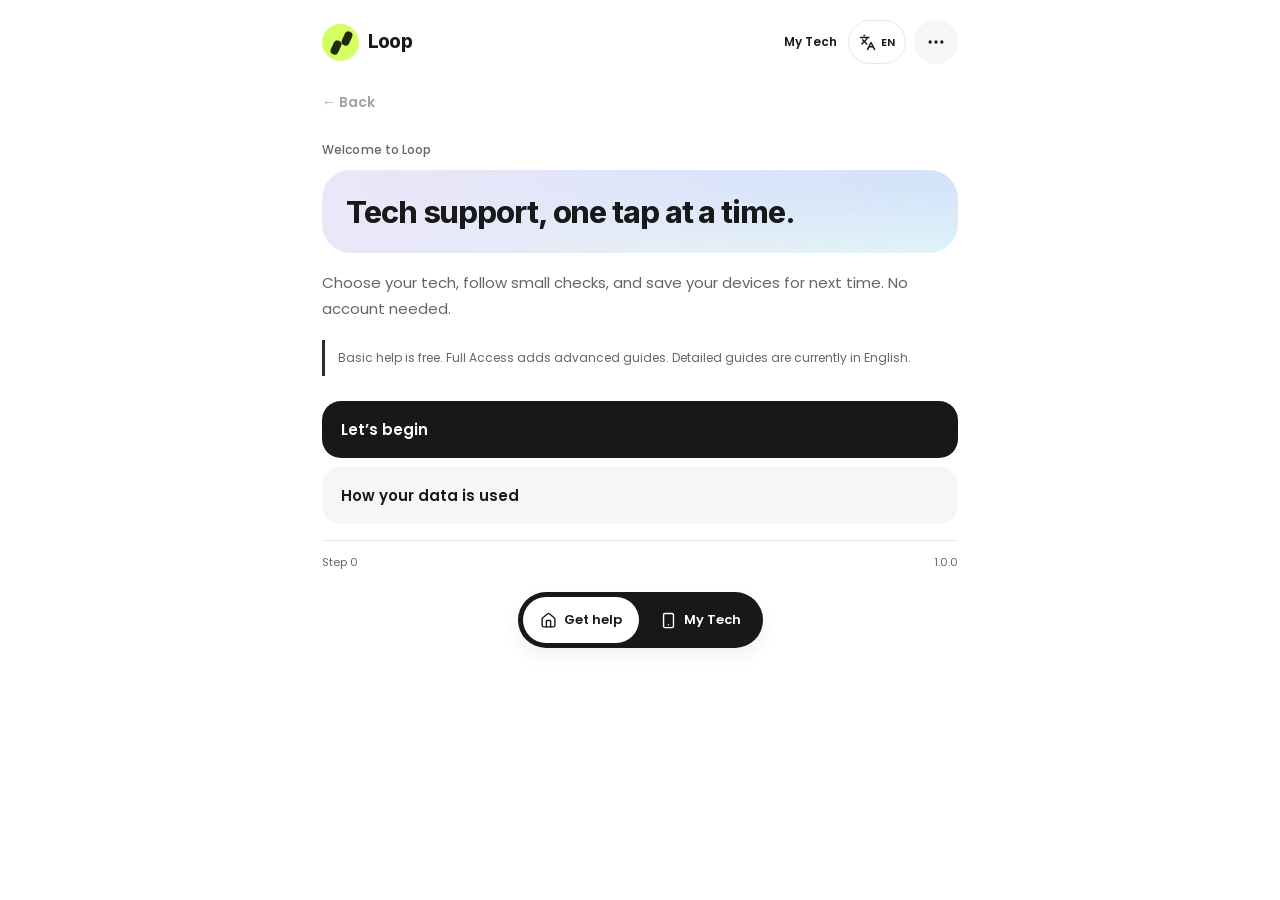
==== ios/Resources/Web/index.html @ 364cceb2 "Add files via upload" ====
<!doctype html>
<html lang="en">
<head>
  <meta charset="utf-8">
  <meta name="viewport" content="width=device-width, initial-scale=1, viewport-fit=cover">
  <meta name="color-scheme" content="light dark">
  <meta name="format-detection" content="telephone=no">
  <meta http-equiv="Content-Security-Policy" content="default-src &#x27;none&#x27;; script-src &#x27;self&#x27;; style-src &#x27;self&#x27; &#x27;unsafe-inline&#x27;; img-src &#x27;self&#x27; data:; font-src &#x27;self&#x27;; connect-src &#x27;none&#x27;; object-src &#x27;none&#x27;; base-uri &#x27;none&#x27;; form-action &#x27;none&#x27;; frame-src &#x27;none&#x27;; media-src &#x27;none&#x27;; worker-src &#x27;none&#x27;">
  <title>Loop Tech Support | Simple Device Troubleshooting</title>
  <meta name="description" content="Get help with everyday tech. Loop guides you through simple checks for phones, TVs, computers, printers and apps. Save your devices in My Tech.">
  <meta name="application-name" content="Loop">
  <meta name="apple-mobile-web-app-title" content="Loop">
  <link rel="icon" href="assets/app-icon.svg" type="image/svg+xml">
  <link rel="stylesheet" href="app.css">
  <script src="config.js" defer></script>
  <script src="vendor/lucide.min.js" defer></script>
  <script src="app.js" defer></script>
</head>
<body>
<div id="little-steps-consumer" class="ls-consumer-app">
  <section class="th-phone" aria-label="Loop">
    <header class="th-top"><div class="ls-brand-lockup"><span class="ls-mark" aria-hidden="true"></span><span class="th-brand">Loop</span></div><div class="ls-header-actions"><button type="button" class="ls-quick-tech cursor-interaction">My Tech</button><button type="button" class="ls-about-button cursor-interaction" aria-label="More options" aria-expanded="false" aria-controls="ls-about-reference"><i data-lucide="ellipsis" aria-hidden="true"></i></button></div></header>
    <p class="ls-tagline">Tech help, one step at a time.</p>
    <p class="ls-consumer-notice" role="status" hidden></p>
    <div class="ls-membership"><button type="button" class="ls-plan-button cursor-interaction" hidden>Full Access · $49.99/year</button><button type="button" class="ls-end-preview cursor-interaction" hidden>Full Access</button></div>
    <section id="ls-about-reference" class="ls-about-panel" aria-label="More options" hidden>
      <div class="ls-about-heading"><h3>More options</h3><button type="button" class="ls-about-close cursor-interaction" aria-label="Close more options"><i data-lucide="x" aria-hidden="true"></i></button></div>
      <div class="ls-about-help"><h4>How Loop works</h4><ol><li>Choose your device or describe the problem.</li><li>Tap the answer that matches what you see.</li><li>Try a small check, then tell us what happened.</li></ol></div>
      <button type="button" class="ls-premium-menu cursor-interaction">Explore Full Access</button>
      <button type="button" class="ls-settings-menu cursor-interaction">Settings &amp; support</button>
      <button type="button" class="th-restart cursor-interaction" aria-controls="ls-restart-confirm" aria-expanded="false" hidden>Start again</button>
      <div id="ls-restart-confirm" class="ls-restart-confirm" aria-labelledby="ls-restart-title" hidden>
        <h4 id="ls-restart-title">Start a new search?</h4>
        <p>This clears this troubleshooting journey. Your saved devices stay in My Tech.</p>
        <div class="ls-restart-actions"><button type="button" class="ls-restart-keep cursor-interaction">Keep troubleshooting</button><button type="button" class="ls-restart-proceed cursor-interaction">Start again</button></div>
      </div>
    </section>
    <button type="button" class="th-back cursor-interaction" disabled aria-label="Go back one step">← Back</button>
    <main aria-live="polite" aria-atomic="true">
      <p class="th-context">One small step at a time</p>
      <div class="th-question"><h2>What needs a little help?</h2></div>
      <p class="th-detail">Pick a bubble. We'll take it from there.</p>
      <div class="ls-upcoming-art" hidden></div>
      <div class="ls-brand-context" hidden></div>
      <p class="th-case" hidden></p>
      <button type="button" class="ls-save-device cursor-interaction" hidden><i data-lucide="plus" aria-hidden="true"></i><span>Save to My Tech</span></button>
      <section class="ls-plan-panel" hidden aria-label="Full Access subscription">
        <p class="ls-plan-eyebrow">LOOP · FULL ACCESS</p>
        <p class="ls-plan-price">$49.99<span> / year · USD</span></p>
        <p class="ls-plan-value">Calm, clear guidance for the moments that need a closer look.</p>
        <ul><li>Every available advanced guide</li><li>A clear next step, with progress you can follow</li><li>Your checks gathered into a support summary</li></ul>
        <p class="ls-plan-renewal">US plan: $49.99 per year. Renews yearly until cancelled with Apple. Basic checks stay free.</p>
        <p class="ls-plan-demo">The App Store confirms your local price before purchase.</p>
        <div class="ls-plan-legal"><button type="button" class="ls-plan-privacy cursor-interaction">Privacy policy</button><button type="button" class="ls-plan-terms cursor-interaction">Terms of use</button></div>
      </section>
      <section class="ls-member-panel" hidden aria-label="Full Access"><p class="ls-member-eyebrow">FULL ACCESS</p><h3>Your help, one step further.</h3><div class="ls-member-stats"><p><strong class="ls-member-count">12</strong>available guides</p><p><strong class="ls-member-completed">0</strong>guides completed</p></div><p class="ls-member-note">Your guide progress is saved on this device.</p></section>
      <div class="ls-advanced-progress" hidden><p class="ls-advanced-progress-label"></p><div class="ls-advanced-track" role="progressbar" aria-label="Guide progress" aria-valuemin="0" aria-valuemax="100"><span></span></div></div>
      <section class="ls-guide-summary" hidden aria-label="Your support summary"></section>
      <button type="button" class="ls-share-summary cursor-interaction" hidden><i data-lucide="share" aria-hidden="true"></i>Share support summary</button>

      <p class="ls-guide-scope" hidden></p>
      <p class="ls-guide-check" hidden></p>
      <form class="ls-custom-form" hidden aria-label="Enter your model or software name">
        <label for="ls-custom-value">Name on your device or software</label>
        <div class="th-search-row"><input id="ls-custom-value" type="text" maxlength="90" autocomplete="off" placeholder="e.g. Model name from the label"><button type="submit" class="th-search-submit cursor-interaction">Use name</button></div>
        <p class="ls-custom-feedback" role="status"></p>
      </form>
      <div class="th-options" aria-label="Choose an answer"></div>
      <form class="th-search" aria-label="Describe your technology problem">
        <label for="little-steps-description">Or tell us in your own words</label>
        <div class="th-search-row"><input id="little-steps-description" type="text" autocomplete="off" maxlength="240" placeholder="My TV has no sound" aria-describedby="little-steps-match-status"><button type="submit" class="th-search-submit cursor-interaction">Start</button></div>
        <p class="th-match-status" id="little-steps-match-status" role="status">Type a device, app or what went wrong.</p>
        <div class="th-suggestions" aria-label="Suggested starting points"></div>
      </form>
      <button type="button" class="th-unknown cursor-interaction">I'm not sure</button>
      <div class="ls-step-links" hidden></div>
      <a class="th-link" target="_blank" rel="noopener noreferrer" hidden></a>
    </main>
    <section class="ls-my-tech" aria-live="polite" aria-atomic="true" hidden>
      <p class="ls-my-tech-eyebrow">My Tech</p>
      <h2 class="ls-my-tech-title">Your devices.<br>One tap away.</h2>
      <p class="ls-my-tech-description">Add your devices for a quicker route to help.</p>
      <button type="button" class="ls-add-device cursor-interaction"><i data-lucide="plus" aria-hidden="true"></i><span>Add device</span></button>
      <div class="ls-saved-list"></div>
      <p class="ls-save-note">Saved on this device.</p>
      <section class="ls-device-wizard" aria-label="Add a device to My Tech" hidden>
        <div class="ls-wizard-navigation"><button type="button" class="ls-wizard-back cursor-interaction">← Back</button><button type="button" class="ls-wizard-cancel cursor-interaction">Cancel</button></div>
        <p class="ls-wizard-step"></p>
        <h3 class="ls-wizard-title"></h3>
        <p class="ls-wizard-description"></p>
        <div class="ls-wizard-options th-options"></div>
        <form class="ls-wizard-custom" hidden>
          <label for="ls-device-name">Name on your device</label>
          <input id="ls-device-name" type="text" maxlength="90" autocomplete="off">
          <p class="ls-wizard-feedback" role="status"></p>
          <button type="submit" class="ls-wizard-primary cursor-interaction">Continue</button>
        </form>
        <form class="ls-wizard-review" hidden>
          <div class="ls-device-summary"></div>
          <label for="ls-device-nickname">Device nickname <span>(optional)</span></label>
          <input id="ls-device-nickname" type="text" maxlength="50" autocomplete="off" placeholder="e.g. Living room TV">
          <p>Saved on this device.</p>
          <button type="submit" class="ls-wizard-primary cursor-interaction">Save device</button>
        </form>
      </section>
    </section>
    <footer class="th-footer"><span class="th-step">One small step at a time</span><span class="th-demo">1.0.0</span></footer>
    <nav class="ls-bottom-nav" aria-label="Main navigation"><button type="button" class="ls-nav-help cursor-interaction" aria-current="page"><i data-lucide="home" aria-hidden="true"></i><span>Get help</span></button><button type="button" class="ls-nav-tech cursor-interaction"><i data-lucide="smartphone" aria-hidden="true"></i><span>My Tech</span></button></nav>
  </section>
</div>
<noscript>Loop needs JavaScript enabled to show its troubleshooting guides.</noscript>
</body>
</html>
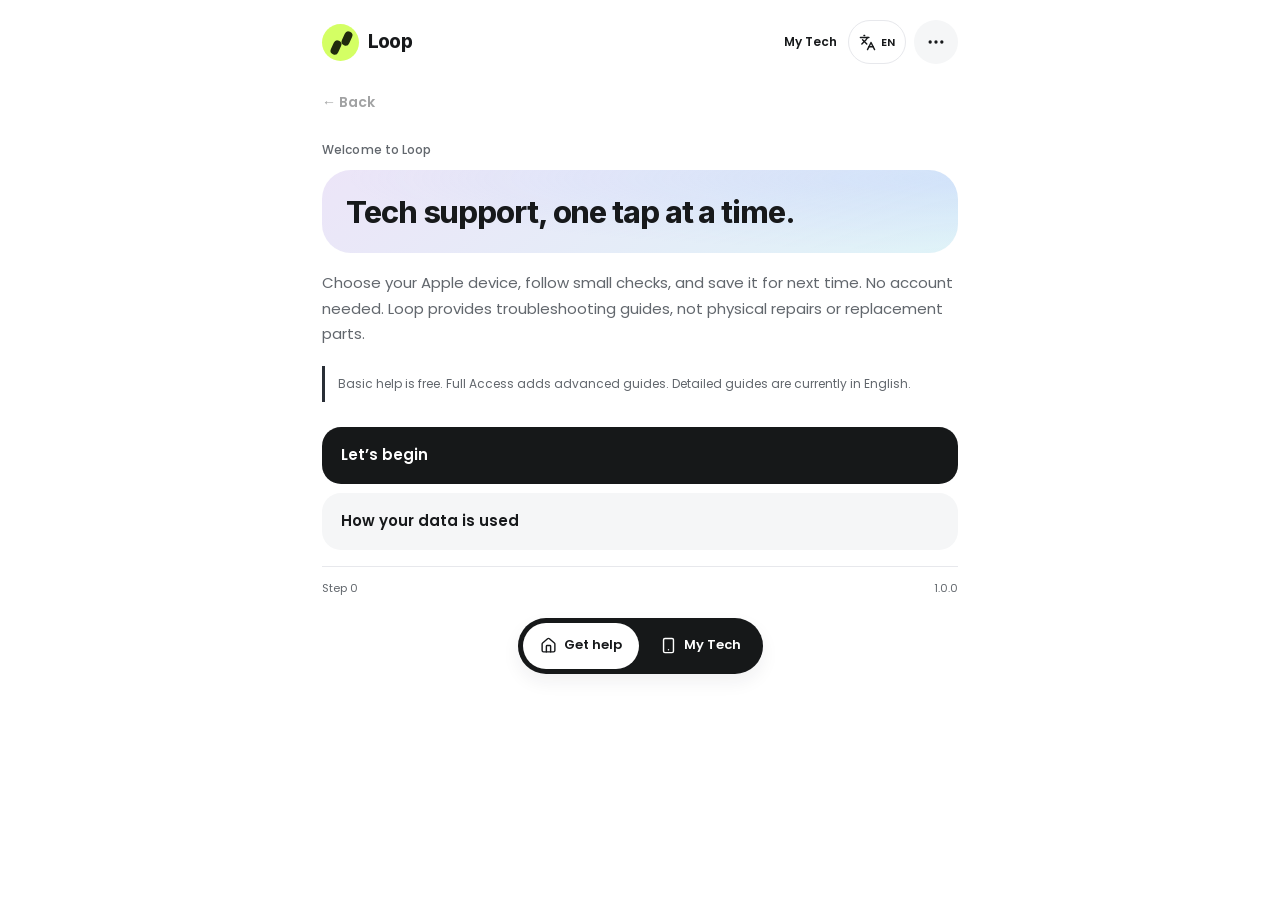
==== commit fc031ced: "Bundle Apple-only catalog and guide coverage in iOS" ====
--- a/ios/Resources/Web/index.html
+++ b/ios/Resources/Web/index.html
@@ -7,7 +7,7 @@
   <meta name="format-detection" content="telephone=no">
   <meta http-equiv="Content-Security-Policy" content="default-src &#x27;none&#x27;; script-src &#x27;self&#x27;; style-src &#x27;self&#x27; &#x27;unsafe-inline&#x27;; img-src &#x27;self&#x27; data:; font-src &#x27;self&#x27;; connect-src &#x27;none&#x27;; object-src &#x27;none&#x27;; base-uri &#x27;none&#x27;; form-action &#x27;none&#x27;; frame-src &#x27;none&#x27;; media-src &#x27;none&#x27;; worker-src &#x27;none&#x27;">
   <title>Loop Tech Support | Simple Device Troubleshooting</title>
-  <meta name="description" content="Get help with everyday tech. Loop guides you through simple checks for phones, TVs, computers, printers and apps. Save your devices in My Tech.">
+  <meta name="description" content="Guided troubleshooting for Apple devices and software. Follow simple checks and save your devices in My Tech.">
   <meta name="application-name" content="Loop">
   <meta name="apple-mobile-web-app-title" content="Loop">
   <link rel="icon" href="assets/app-icon.svg" type="image/svg+xml">
